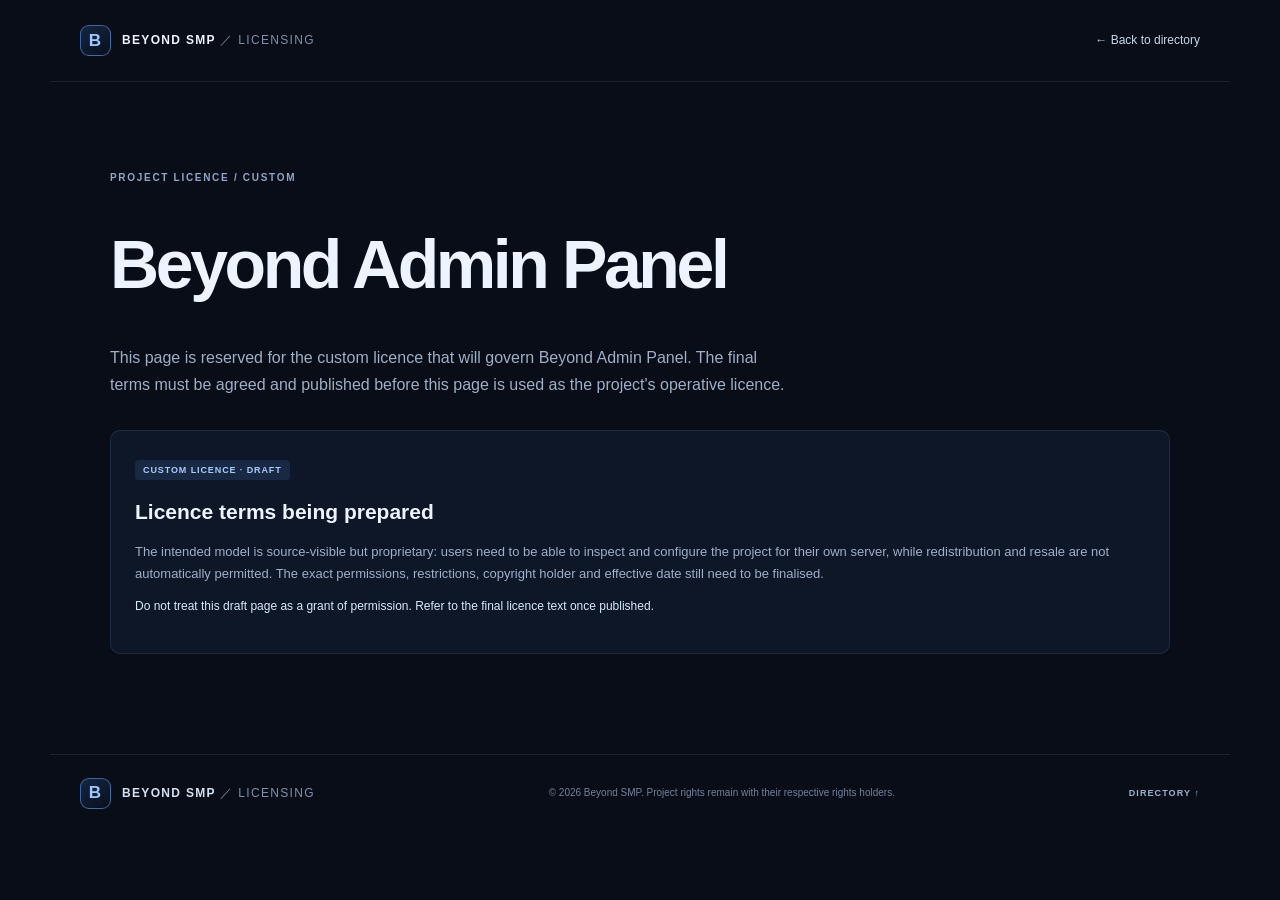
==== licenses/beyond-admin-panel.html @ 425d967a "Add licenses/beyond-admin-panel.html" ====
<!doctype html><html lang="en"><head><meta charset="utf-8"><meta name="viewport" content="width=device-width,initial-scale=1"><meta name="theme-color" content="#080d18"><title>Beyond Admin Panel Licence | Beyond SMP</title><link rel="stylesheet" href="../styles.css"></head><body><header class="site-header"><a class="brand" href="../"><span class="brand-mark">B</span><span>BEYOND SMP <i>／ LICENSING</i></span></a><a class="header-link" href="../">← Back to directory</a></header><main class="section" style="padding-top:90px;padding-bottom:100px"><div class="section-kicker">PROJECT LICENCE / CUSTOM</div><h1 style="font:600 clamp(42px,7vw,68px)/1.05 'Space Grotesk',sans-serif;letter-spacing:-.05em">Beyond Admin Panel</h1><p style="color:#9eafc6;max-width:680px">This page is reserved for the custom licence that will govern Beyond Admin Panel. The final terms must be agreed and published before this page is used as the project's operative licence.</p><div style="margin-top:32px;padding:24px;background:#0e1728;border:1px solid rgba(155,184,225,.13);border-radius:10px"><span class="license-pill custom-pill">CUSTOM LICENCE · DRAFT</span><h2 style="font:600 21px 'Space Grotesk',sans-serif;margin-top:18px">Licence terms being prepared</h2><p style="color:#9eafc6;font-size:13px">The intended model is source-visible but proprietary: users need to be able to inspect and configure the project for their own server, while redistribution and resale are not automatically permitted. The exact permissions, restrictions, copyright holder and effective date still need to be finalised.</p><p style="color:#d8e8fb;font-size:12px">Do not treat this draft page as a grant of permission. Refer to the final licence text once published.</p></div></main><footer class="site-footer"><a class="brand footer-brand" href="../"><span class="brand-mark">B</span><span>BEYOND SMP <i>／ LICENSING</i></span></a><span>© 2026 Beyond SMP. Project rights remain with their respective rights holders.</span><a href="../">DIRECTORY ↑</a></footer></body></html>
---- styles.css ----
:root{color-scheme:dark;--bg:#080d18;--panel:#0e1728;--panel2:#111e32;--line:rgba(155,184,225,.13);--text:#edf4ff;--muted:#91a2bc;--blue:#65a9ff;--cyan:#7be0ed;--font:'DM Sans',sans-serif;--display:'Space Grotesk',sans-serif}*{box-sizing:border-box}html{scroll-behavior:smooth;scroll-padding-top:100px}body{margin:0;background:var(--bg);color:var(--text);font-family:var(--font);line-height:1.65;overflow-x:hidden}a{color:inherit;text-decoration:none}.ambient{position:absolute;pointer-events:none;filter:blur(90px);opacity:.13;border-radius:50%;z-index:-1}.ambient-one{width:430px;height:430px;background:#1766c8;top:40px;left:-180px}.ambient-two{width:360px;height:360px;background:#087d91;top:560px;right:-190px}.site-header{height:82px;max-width:1180px;margin:auto;padding:0 30px;display:flex;align-items:center;justify-content:space-between;border-bottom:1px solid var(--line)}.brand{display:flex;align-items:center;gap:11px;font:700 12px var(--display);letter-spacing:.11em}.brand i{font-style:normal;color:#7f91ad;font-weight:500}.brand-mark{display:grid;place-items:center;width:31px;height:31px;border:1px solid rgba(101,169,255,.55);border-radius:9px;color:#9bc9ff;font:700 17px var(--display);background:linear-gradient(145deg,rgba(72,143,235,.2),rgba(72,143,235,.02))}.site-header nav{display:flex;gap:34px;color:#a8b6ca;font-size:13px}.site-header nav a:hover,.text-link:hover{color:white}.header-link{font-size:12px;color:#c6d7ed}.header-link span{color:var(--blue);margin-left:5px}.hero{max-width:1120px;margin:auto;padding:118px 30px 65px;min-height:525px;display:flex;flex-direction:column;align-items:flex-start}.eyebrow,.section-kicker,.project-type,.hero-foot,.section-count{font:600 10px var(--display);letter-spacing:.17em;color:#8ea6c7}.eyebrow{display:flex;align-items:center;gap:10px}.pulse{width:7px;height:7px;background:#6ce0c0;border-radius:50%;box-shadow:0 0 13px #6ce0c0}.hero h1{font:600 clamp(54px,8vw,88px)/.99 var(--display);letter-spacing:-.065em;margin:30px 0 22px}.hero h1 span,.intro h2 span{color:#7daee8}.hero-copy{max-width:550px;color:#a7b6cb;font-size:16px;line-height:1.8;margin:0}.hero-actions{display:flex;align-items:center;gap:28px;margin-top:34px}.button{display:inline-flex;align-items:center;gap:20px;padding:13px 18px;border-radius:7px;font-size:12px;font-weight:700;transition:.2s}.button-primary{background:#dcecff;color:#091425}.button-primary:hover{background:#fff;transform:translateY(-2px)}.button-primary span,.button-outline span{font-size:17px}.text-link{font-size:12px;color:#b8c8dc}.text-link span{color:var(--blue);margin-left:5px}.hero-foot{width:100%;display:flex;justify-content:space-between;margin-top:auto;padding-top:65px;color:#657994;font-size:9px}.section{max-width:1120px;margin:auto;padding-left:30px;padding-right:30px}.intro{padding-top:95px;padding-bottom:92px;border-top:1px solid var(--line)}.intro-grid{display:grid;grid-template-columns:1fr 1fr;gap:70px;margin-top:24px}.intro h2,.section-heading h2,.contact h2{font:600 clamp(32px,4vw,46px)/1.12 var(--display);letter-spacing:-.045em;margin:0}.intro-text{color:#9eafc6;font-size:14px;line-height:1.85}.intro-text p{margin:0 0 15px}.projects{padding-top:82px;padding-bottom:90px;border-top:1px solid var(--line)}.section-heading{display:flex;align-items:flex-end;justify-content:space-between;margin-bottom:30px}.section-heading h2{margin-top:13px}.section-count{padding-bottom:7px}.project-grid{display:grid;grid-template-columns:repeat(2,minmax(0,1fr));gap:14px}.project-card{min-height:260px;padding:22px 23px 18px;background:linear-gradient(145deg,rgba(19,33,55,.95),rgba(12,21,36,.95));border:1px solid var(--line);border-radius:10px;display:flex;flex-direction:column;transition:border-color .2s,transform .2s}.project-card:hover{border-color:rgba(101,169,255,.45);transform:translateY(-3px)}.project-featured{background:linear-gradient(135deg,rgba(23,48,79,.95),rgba(12,21,36,.98));border-color:rgba(101,169,255,.27)}.card-top,.card-bottom{display:flex;align-items:center;justify-content:space-between}.project-type{font-size:9px;color:#8298b7}.card-arrow{color:#7595bc}.project-icon{width:39px;height:39px;border-radius:9px;display:grid;place-items:center;margin:22px 0 12px;font:700 13px var(--display)}.icon-panel{background:rgba(85,156,242,.17);color:#9dcaff;border:1px solid rgba(85,156,242,.22)}.icon-pack{background:rgba(108,206,191,.12);color:#8ce0d0;border:1px solid rgba(108,206,191,.18)}.icon-mod{background:rgba(190,153,255,.12);color:#c9acff;border:1px solid rgba(190,153,255,.2)}.project-card h3{font:600 20px var(--display);letter-spacing:-.025em;margin:0 0 7px}.project-card p{font-size:12px;color:#96a8c1;line-height:1.65;margin:0 0 20px;max-width:420px}.card-bottom{margin-top:auto;padding-top:14px;border-top:1px solid var(--line)}.license-pill{font:700 9px var(--display);letter-spacing:.1em;padding:5px 8px;border-radius:4px}.mit-pill{color:#85d8c5;background:rgba(83,190,163,.1)}.custom-pill{color:#a9caff;background:rgba(91,151,231,.14)}.card-bottom a{font-size:11px;color:#c1d4eb}.card-bottom a span{color:var(--blue);margin-left:5px}.directory-note{font-size:11px;color:#8092ab;margin:18px 2px 0;line-height:1.7}.directory-note span{font-weight:700;color:#d6b77d;letter-spacing:.1em;margin-right:8px}.notice{display:flex;gap:19px;padding-top:26px;padding-bottom:26px;margin-bottom:85px;background:rgba(19,31,49,.58);border:1px solid var(--line);border-radius:9px}.notice-symbol{font-size:21px;color:#83b9f4}.notice h3{font:600 15px var(--display);margin:0 0 5px}.notice p{font-size:12px;line-height:1.75;color:#98aac2;margin:0;max-width:850px}.contact{border-top:1px solid var(--line);padding-top:65px;padding-bottom:75px;display:flex;align-items:center;justify-content:space-between;gap:30px}.contact h2{margin:13px 0}.contact p{font-size:13px;color:#9eafc6;max-width:540px;margin:0}.button-outline{border:1px solid rgba(125,174,232,.38);color:#d8e8fb;white-space:nowrap}.button-outline:hover{background:rgba(101,169,255,.1)}.site-footer{max-width:1180px;margin:auto;padding:23px 30px 28px;border-top:1px solid var(--line);display:flex;align-items:center;justify-content:space-between;gap:20px;color:#71839e;font-size:10px}.footer-brand{color:#d4e1f2}.site-footer>a:last-child{font:600 9px var(--display);letter-spacing:.12em;color:#9bb1ce}@media(max-width:700px){.site-header{height:70px;padding:0 19px}.site-header nav{display:none}.brand{font-size:10px}.header-link{font-size:11px}.hero{padding:90px 22px 45px;min-height:500px}.hero h1{font-size:clamp(51px,13vw,72px)}.hero-copy{font-size:14px}.hero-foot{font-size:8px;gap:15px}.section{padding-left:22px;padding-right:22px}.intro{padding-top:70px;padding-bottom:65px}.intro-grid{grid-template-columns:1fr;gap:20px}.intro h2,.section-heading h2,.contact h2{font-size:35px}.projects{padding-top:65px;padding-bottom:65px}.project-grid{grid-template-columns:1fr}.project-card{min-height:240px}.notice{margin-left:22px;margin-right:22px;margin-bottom:65px;padding:20px 17px}.contact{padding-top:55px;padding-bottom:55px;align-items:flex-start;flex-direction:column}.site-footer{padding:22px;flex-wrap:wrap}.site-footer>span{order:3;width:100%}}
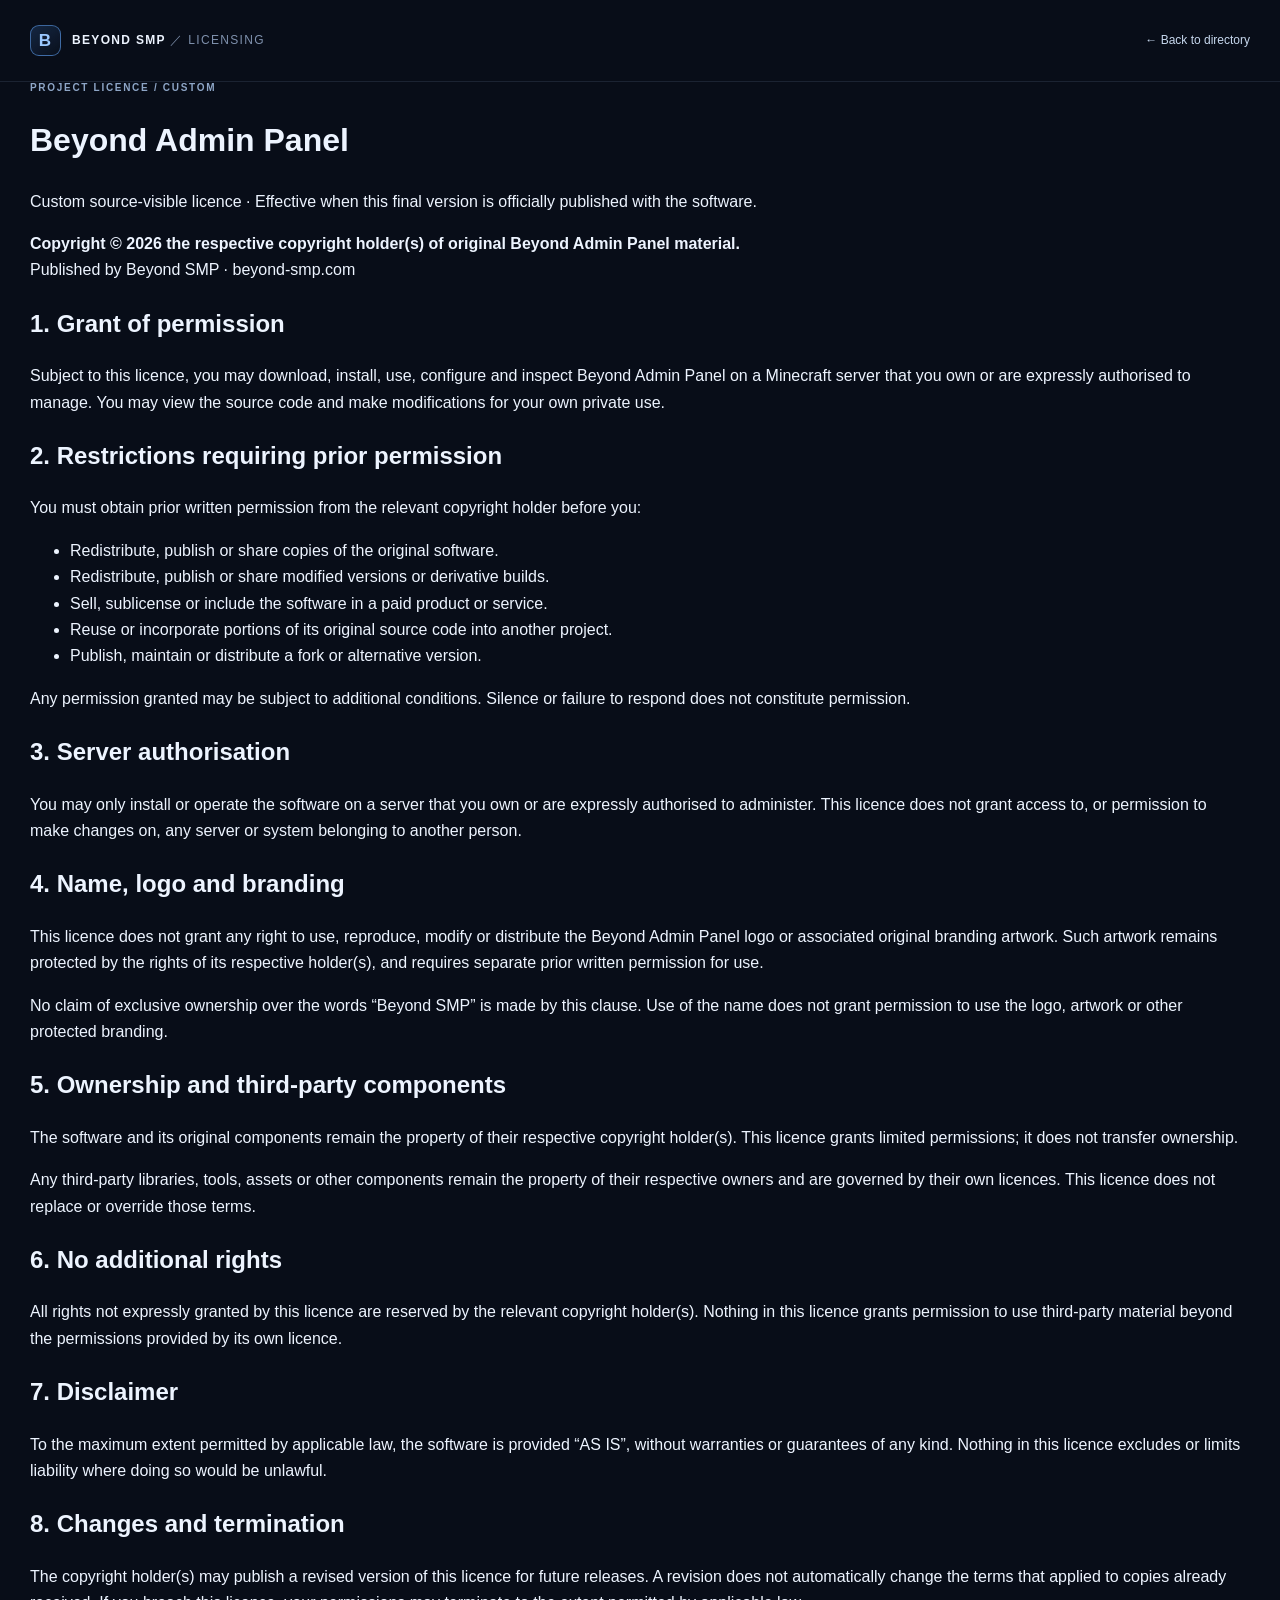
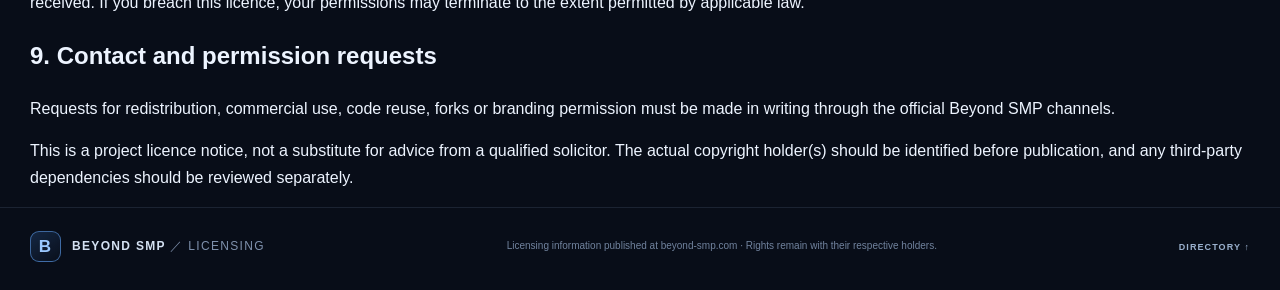
==== commit 4f330924: "Add detailed Beyond Admin Panel licence" ====
--- a/licenses/beyond-admin-panel.html
+++ b/licenses/beyond-admin-panel.html
@@ -1 +1,15 @@
-<!doctype html><html lang="en"><head><meta charset="utf-8"><meta name="viewport" content="width=device-width,initial-scale=1"><meta name="theme-color" content="#080d18"><title>Beyond Admin Panel Licence | Beyond SMP</title><link rel="stylesheet" href="../styles.css"></head><body><header class="site-header"><a class="brand" href="../"><span class="brand-mark">B</span><span>BEYOND SMP <i>／ LICENSING</i></span></a><a class="header-link" href="../">← Back to directory</a></header><main class="section" style="padding-top:90px;padding-bottom:100px"><div class="section-kicker">PROJECT LICENCE / CUSTOM</div><h1 style="font:600 clamp(42px,7vw,68px)/1.05 'Space Grotesk',sans-serif;letter-spacing:-.05em">Beyond Admin Panel</h1><p style="color:#9eafc6;max-width:680px">This page is reserved for the custom licence that will govern Beyond Admin Panel. The final terms must be agreed and published before this page is used as the project's operative licence.</p><div style="margin-top:32px;padding:24px;background:#0e1728;border:1px solid rgba(155,184,225,.13);border-radius:10px"><span class="license-pill custom-pill">CUSTOM LICENCE · DRAFT</span><h2 style="font:600 21px 'Space Grotesk',sans-serif;margin-top:18px">Licence terms being prepared</h2><p style="color:#9eafc6;font-size:13px">The intended model is source-visible but proprietary: users need to be able to inspect and configure the project for their own server, while redistribution and resale are not automatically permitted. The exact permissions, restrictions, copyright holder and effective date still need to be finalised.</p><p style="color:#d8e8fb;font-size:12px">Do not treat this draft page as a grant of permission. Refer to the final licence text once published.</p></div></main><footer class="site-footer"><a class="brand footer-brand" href="../"><span class="brand-mark">B</span><span>BEYOND SMP <i>／ LICENSING</i></span></a><span>© 2026 Beyond SMP. Project rights remain with their respective rights holders.</span><a href="../">DIRECTORY ↑</a></footer></body></html>+<!doctype html>
+<html lang="en"><head><meta charset="utf-8"><meta name="viewport" content="width=device-width, initial-scale=1"><meta name="theme-color" content="#080d18"><title>Beyond Admin Panel Licence | Beyond SMP</title><link rel="stylesheet" href="../styles.css"></head>
+<body><header class="site-header"><a class="brand" href="../"><span class="brand-mark">B</span><span>BEYOND SMP <i>／ LICENSING</i></span></a><a class="header-link" href="../">← Back to directory</a></header>
+<main class="section licence-page"><div class="section-kicker">PROJECT LICENCE / CUSTOM</div><h1>Beyond Admin Panel</h1><p class="licence-intro">Custom source-visible licence · Effective when this final version is officially published with the software.</p>
+<div class="licence-panel"><p class="copyright-line"><strong>Copyright © 2026 the respective copyright holder(s) of original Beyond Admin Panel material.</strong><br>Published by Beyond SMP · <a href="https://beyond-smp.com">beyond-smp.com</a></p>
+<h2>1. Grant of permission</h2><p>Subject to this licence, you may download, install, use, configure and inspect Beyond Admin Panel on a Minecraft server that you own or are expressly authorised to manage. You may view the source code and make modifications for your own private use.</p>
+<h2>2. Restrictions requiring prior permission</h2><p>You must obtain prior written permission from the relevant copyright holder before you:</p><ul><li>Redistribute, publish or share copies of the original software.</li><li>Redistribute, publish or share modified versions or derivative builds.</li><li>Sell, sublicense or include the software in a paid product or service.</li><li>Reuse or incorporate portions of its original source code into another project.</li><li>Publish, maintain or distribute a fork or alternative version.</li></ul><p>Any permission granted may be subject to additional conditions. Silence or failure to respond does not constitute permission.</p>
+<h2>3. Server authorisation</h2><p>You may only install or operate the software on a server that you own or are expressly authorised to administer. This licence does not grant access to, or permission to make changes on, any server or system belonging to another person.</p>
+<h2>4. Name, logo and branding</h2><p>This licence does not grant any right to use, reproduce, modify or distribute the Beyond Admin Panel logo or associated original branding artwork. Such artwork remains protected by the rights of its respective holder(s), and requires separate prior written permission for use.</p><p>No claim of exclusive ownership over the words “Beyond SMP” is made by this clause. Use of the name does not grant permission to use the logo, artwork or other protected branding.</p>
+<h2>5. Ownership and third-party components</h2><p>The software and its original components remain the property of their respective copyright holder(s). This licence grants limited permissions; it does not transfer ownership.</p><p>Any third-party libraries, tools, assets or other components remain the property of their respective owners and are governed by their own licences. This licence does not replace or override those terms.</p>
+<h2>6. No additional rights</h2><p>All rights not expressly granted by this licence are reserved by the relevant copyright holder(s). Nothing in this licence grants permission to use third-party material beyond the permissions provided by its own licence.</p>
+<h2>7. Disclaimer</h2><p>To the maximum extent permitted by applicable law, the software is provided “AS IS”, without warranties or guarantees of any kind. Nothing in this licence excludes or limits liability where doing so would be unlawful.</p>
+<h2>8. Changes and termination</h2><p>The copyright holder(s) may publish a revised version of this licence for future releases. A revision does not automatically change the terms that applied to copies already received. If you breach this licence, your permissions may terminate to the extent permitted by applicable law.</p>
+<h2>9. Contact and permission requests</h2><p>Requests for redistribution, commercial use, code reuse, forks or branding permission must be made in writing through the official Beyond SMP channels.</p></div><p class="licence-footnote">This is a project licence notice, not a substitute for advice from a qualified solicitor. The actual copyright holder(s) should be identified before publication, and any third-party dependencies should be reviewed separately.</p></main>
+<footer class="site-footer"><a class="brand footer-brand" href="../"><span class="brand-mark">B</span><span>BEYOND SMP <i>／ LICENSING</i></span></a><span>Licensing information published at beyond-smp.com · Rights remain with their respective holders.</span><a href="../">DIRECTORY ↑</a></footer></body></html>
--- a/styles.css
+++ b/styles.css
@@ -1 +1,47 @@
-:root{color-scheme:dark;--bg:#080d18;--panel:#0e1728;--panel2:#111e32;--line:rgba(155,184,225,.13);--text:#edf4ff;--muted:#91a2bc;--blue:#65a9ff;--cyan:#7be0ed;--font:'DM Sans',sans-serif;--display:'Space Grotesk',sans-serif}*{box-sizing:border-box}html{scroll-behavior:smooth;scroll-padding-top:100px}body{margin:0;background:var(--bg);color:var(--text);font-family:var(--font);line-height:1.65;overflow-x:hidden}a{color:inherit;text-decoration:none}.ambient{position:absolute;pointer-events:none;filter:blur(90px);opacity:.13;border-radius:50%;z-index:-1}.ambient-one{width:430px;height:430px;background:#1766c8;top:40px;left:-180px}.ambient-two{width:360px;height:360px;background:#087d91;top:560px;right:-190px}.site-header{height:82px;max-width:1180px;margin:auto;padding:0 30px;display:flex;align-items:center;justify-content:space-between;border-bottom:1px solid var(--line)}.brand{display:flex;align-items:center;gap:11px;font:700 12px var(--display);letter-spacing:.11em}.brand i{font-style:normal;color:#7f91ad;font-weight:500}.brand-mark{display:grid;place-items:center;width:31px;height:31px;border:1px solid rgba(101,169,255,.55);border-radius:9px;color:#9bc9ff;font:700 17px var(--display);background:linear-gradient(145deg,rgba(72,143,235,.2),rgba(72,143,235,.02))}.site-header nav{display:flex;gap:34px;color:#a8b6ca;font-size:13px}.site-header nav a:hover,.text-link:hover{color:white}.header-link{font-size:12px;color:#c6d7ed}.header-link span{color:var(--blue);margin-left:5px}.hero{max-width:1120px;margin:auto;padding:118px 30px 65px;min-height:525px;display:flex;flex-direction:column;align-items:flex-start}.eyebrow,.section-kicker,.project-type,.hero-foot,.section-count{font:600 10px var(--display);letter-spacing:.17em;color:#8ea6c7}.eyebrow{display:flex;align-items:center;gap:10px}.pulse{width:7px;height:7px;background:#6ce0c0;border-radius:50%;box-shadow:0 0 13px #6ce0c0}.hero h1{font:600 clamp(54px,8vw,88px)/.99 var(--display);letter-spacing:-.065em;margin:30px 0 22px}.hero h1 span,.intro h2 span{color:#7daee8}.hero-copy{max-width:550px;color:#a7b6cb;font-size:16px;line-height:1.8;margin:0}.hero-actions{display:flex;align-items:center;gap:28px;margin-top:34px}.button{display:inline-flex;align-items:center;gap:20px;padding:13px 18px;border-radius:7px;font-size:12px;font-weight:700;transition:.2s}.button-primary{background:#dcecff;color:#091425}.button-primary:hover{background:#fff;transform:translateY(-2px)}.button-primary span,.button-outline span{font-size:17px}.text-link{font-size:12px;color:#b8c8dc}.text-link span{color:var(--blue);margin-left:5px}.hero-foot{width:100%;display:flex;justify-content:space-between;margin-top:auto;padding-top:65px;color:#657994;font-size:9px}.section{max-width:1120px;margin:auto;padding-left:30px;padding-right:30px}.intro{padding-top:95px;padding-bottom:92px;border-top:1px solid var(--line)}.intro-grid{display:grid;grid-template-columns:1fr 1fr;gap:70px;margin-top:24px}.intro h2,.section-heading h2,.contact h2{font:600 clamp(32px,4vw,46px)/1.12 var(--display);letter-spacing:-.045em;margin:0}.intro-text{color:#9eafc6;font-size:14px;line-height:1.85}.intro-text p{margin:0 0 15px}.projects{padding-top:82px;padding-bottom:90px;border-top:1px solid var(--line)}.section-heading{display:flex;align-items:flex-end;justify-content:space-between;margin-bottom:30px}.section-heading h2{margin-top:13px}.section-count{padding-bottom:7px}.project-grid{display:grid;grid-template-columns:repeat(2,minmax(0,1fr));gap:14px}.project-card{min-height:260px;padding:22px 23px 18px;background:linear-gradient(145deg,rgba(19,33,55,.95),rgba(12,21,36,.95));border:1px solid var(--line);border-radius:10px;display:flex;flex-direction:column;transition:border-color .2s,transform .2s}.project-card:hover{border-color:rgba(101,169,255,.45);transform:translateY(-3px)}.project-featured{background:linear-gradient(135deg,rgba(23,48,79,.95),rgba(12,21,36,.98));border-color:rgba(101,169,255,.27)}.card-top,.card-bottom{display:flex;align-items:center;justify-content:space-between}.project-type{font-size:9px;color:#8298b7}.card-arrow{color:#7595bc}.project-icon{width:39px;height:39px;border-radius:9px;display:grid;place-items:center;margin:22px 0 12px;font:700 13px var(--display)}.icon-panel{background:rgba(85,156,242,.17);color:#9dcaff;border:1px solid rgba(85,156,242,.22)}.icon-pack{background:rgba(108,206,191,.12);color:#8ce0d0;border:1px solid rgba(108,206,191,.18)}.icon-mod{background:rgba(190,153,255,.12);color:#c9acff;border:1px solid rgba(190,153,255,.2)}.project-card h3{font:600 20px var(--display);letter-spacing:-.025em;margin:0 0 7px}.project-card p{font-size:12px;color:#96a8c1;line-height:1.65;margin:0 0 20px;max-width:420px}.card-bottom{margin-top:auto;padding-top:14px;border-top:1px solid var(--line)}.license-pill{font:700 9px var(--display);letter-spacing:.1em;padding:5px 8px;border-radius:4px}.mit-pill{color:#85d8c5;background:rgba(83,190,163,.1)}.custom-pill{color:#a9caff;background:rgba(91,151,231,.14)}.card-bottom a{font-size:11px;color:#c1d4eb}.card-bottom a span{color:var(--blue);margin-left:5px}.directory-note{font-size:11px;color:#8092ab;margin:18px 2px 0;line-height:1.7}.directory-note span{font-weight:700;color:#d6b77d;letter-spacing:.1em;margin-right:8px}.notice{display:flex;gap:19px;padding-top:26px;padding-bottom:26px;margin-bottom:85px;background:rgba(19,31,49,.58);border:1px solid var(--line);border-radius:9px}.notice-symbol{font-size:21px;color:#83b9f4}.notice h3{font:600 15px var(--display);margin:0 0 5px}.notice p{font-size:12px;line-height:1.75;color:#98aac2;margin:0;max-width:850px}.contact{border-top:1px solid var(--line);padding-top:65px;padding-bottom:75px;display:flex;align-items:center;justify-content:space-between;gap:30px}.contact h2{margin:13px 0}.contact p{font-size:13px;color:#9eafc6;max-width:540px;margin:0}.button-outline{border:1px solid rgba(125,174,232,.38);color:#d8e8fb;white-space:nowrap}.button-outline:hover{background:rgba(101,169,255,.1)}.site-footer{max-width:1180px;margin:auto;padding:23px 30px 28px;border-top:1px solid var(--line);display:flex;align-items:center;justify-content:space-between;gap:20px;color:#71839e;font-size:10px}.footer-brand{color:#d4e1f2}.site-footer>a:last-child{font:600 9px var(--display);letter-spacing:.12em;color:#9bb1ce}@media(max-width:700px){.site-header{height:70px;padding:0 19px}.site-header nav{display:none}.brand{font-size:10px}.header-link{font-size:11px}.hero{padding:90px 22px 45px;min-height:500px}.hero h1{font-size:clamp(51px,13vw,72px)}.hero-copy{font-size:14px}.hero-foot{font-size:8px;gap:15px}.section{padding-left:22px;padding-right:22px}.intro{padding-top:70px;padding-bottom:65px}.intro-grid{grid-template-columns:1fr;gap:20px}.intro h2,.section-heading h2,.contact h2{font-size:35px}.projects{padding-top:65px;padding-bottom:65px}.project-grid{grid-template-columns:1fr}.project-card{min-height:240px}.notice{margin-left:22px;margin-right:22px;margin-bottom:65px;padding:20px 17px}.contact{padding-top:55px;padding-bottom:55px;align-items:flex-start;flex-direction:column}.site-footer{padding:22px;flex-wrap:wrap}.site-footer>span{order:3;width:100%}}+:root{color-scheme:dark;--bg:#080d18;--panel:#0e1728;--panel2:#111e32;--line:rgba(155,184,225,.13);--text:#edf4ff;--muted:#91a2bc;--blue:#65a9ff;--cyan:#7be0ed;--font:'DM Sans',sans-serif;--display:'Space Grotesk',sans-serif}*{box-sizing:border-box}html{scroll-behavior:smooth;scroll-padding-top:100px}body{margin:0;background:var(--bg);color:var(--text);font-family:var(--font);line-height:1.65;overflow-x:hidden}a{color:inherit;text-decoration:none}.ambient{position:absolute;pointer-events:none;filter:blur(90px);opacity:.13;border-radius:50%;z-index:-1}.ambient-one{width:430px;height:430px;background:#1766c8;top:40px;left:-180px}.ambient-two{width:360px;height:360px;background:#087d91;top:560px;right:-190px}.site-header{height:82px;max-width:1180px;margin:auto;padding:0 30px;display:flex;align-items:center;justify-content:space-between;border-bottom:1px solid var(--line)}.brand{display:flex;align-items:center;gap:11px;font:700 12px var(--display);letter-spacing:.11em}.brand i{font-style:normal;color:#7f91ad;font-weight:500}.brand-mark{display:grid;place-items:center;width:31px;height:31px;border:1px solid rgba(101,169,255,.55);border-radius:9px;color:#9bc9ff;font:700 17px var(--display);background:linear-gradient(145deg,rgba(72,143,235,.2),rgba(72,143,235,.02))}.site-header nav{display:flex;gap:34px;color:#a8b6ca;font-size:13px}.site-header nav a:hover,.text-link:hover{color:white}.header-link{font-size:12px;color:#c6d7ed}.header-link span{color:var(--blue);margin-left:5px}.hero{max-width:1120px;margin:auto;padding:118px 30px 65px;min-height:525px;display:flex;flex-direction:column;align-items:flex-start}.eyebrow,.section-kicker,.project-type,.hero-foot,.section-count{font:600 10px var(--display);letter-spacing:.17em;color:#8ea6c7}.eyebrow{display:flex;align-items:center;gap:10px}.pulse{width:7px;height:7px;background:#6ce0c0;border-radius:50%;box-shadow:0 0 13px #6ce0c0}.hero h1{font:600 clamp(54px,8vw,88px)/.99 var(--display);letter-spacing:-.065em;margin:30px 0 22px}.hero h1 span,.intro h2 span{color:#7daee8}.hero-copy{max-width:550px;color:#a7b6cb;font-size:16px;line-height:1.8;margin:0}.hero-actions{display:flex;align-items:center;gap:28px;margin-top:34px}.button{display:inline-flex;align-items:center;gap:20px;padding:13px 18px;border-radius:7px;font-size:12px;font-weight:700;transition:.2s}.button-primary{background:#dcecff;color:#091425}.button-primary:hover{background:#fff;transform:translateY(-2px)}.button-primary span,.button-outline span{font-size:17px}.text-link{font-size:12px;color:#b8c8dc}.text-link span{color:var(--blue);margin-left:5px}.hero-foot{width:100%;display:flex;justify-content:space-between;margin-top:auto;padding-top:65px;color:#657994;font-size:9px}.section{max-width:1120px;margin:auto;padding-left:30px;padding-right:30px}.intro{padding-top:95px;padding-bottom:92px;border-top:1px solid var(--line)}.intro-grid{display:grid;grid-template-columns:1fr 1fr;gap:70px;margin-top:24px}.intro h2,.section-heading h2,.contact h2{font:600 clamp(32px,4vw,46px)/1.12 var(--display);letter-spacing:-.045em;margin:0}.intro-text{color:#9eafc6;font-size:14px;line-height:1.85}.intro-text p{margin:0 0 15px}.projects{padding-top:82px;padding-bottom:90px;border-top:1px solid var(--line)}.section-heading{display:flex;align-items:flex-end;justify-content:space-between;margin-bottom:30px}.section-heading h2{margin-top:13px}.section-count{padding-bottom:7px}.project-grid{display:grid;grid-template-columns:repeat(2,minmax(0,1fr));gap:14px}.project-card{min-height:260px;padding:22px 23px 18px;background:linear-gradient(145deg,rgba(19,33,55,.95),rgba(12,21,36,.95));border:1px solid var(--line);border-radius:10px;display:flex;flex-direction:column;transition:border-color .2s,transform .2s}.project-card:hover{border-color:rgba(101,169,255,.45);transform:translateY(-3px)}.project-featured{background:linear-gradient(135deg,rgba(23,48,79,.95),rgba(12,21,36,.98));border-color:rgba(101,169,255,.27)}.card-top,.card-bottom{display:flex;align-items:center;justify-content:space-between}.project-type{font-size:9px;color:#8298b7}.card-arrow{color:#7595bc}.project-icon{width:39px;height:39px;border-radius:9px;display:grid;place-items:center;margin:22px 0 12px;font:700 13px var(--display)}.icon-panel{background:rgba(85,156,242,.17);color:#9dcaff;border:1px solid rgba(85,156,242,.22)}.icon-pack{background:rgba(108,206,191,.12);color:#8ce0d0;border:1px solid rgba(108,206,191,.18)}.icon-mod{background:rgba(190,153,255,.12);color:#c9acff;border:1px solid rgba(190,153,255,.2)}.project-card h3{font:600 20px var(--display);letter-spacing:-.025em;margin:0 0 7px}.project-card p{font-size:12px;color:#96a8c1;line-height:1.65;margin:0 0 20px;max-width:420px}.card-bottom{margin-top:auto;padding-top:14px;border-top:1px solid var(--line)}.license-pill{font:700 9px var(--display);letter-spacing:.1em;padding:5px 8px;border-radius:4px}.mit-pill{color:#85d8c5;background:rgba(83,190,163,.1)}.custom-pill{color:#a9caff;background:rgba(91,151,231,.14)}.card-bottom a{font-size:11px;color:#c1d4eb}.card-bottom a span{color:var(--blue);margin-left:5px}.directory-note{font-size:11px;color:#8092ab;margin:18px 2px 0;line-height:1.7}.directory-note span{font-weight:700;color:#d6b77d;letter-spacing:.1em;margin-right:8px}.notice{display:flex;gap:19px;padding-top:26px;padding-bottom:26px;margin-bottom:85px;background:rgba(19,31,49,.58);border:1px solid var(--line);border-radius:9px}.notice-symbol{font-size:21px;color:#83b9f4}.notice h3{font:600 15px var(--display);margin:0 0 5px}.notice p{font-size:12px;line-height:1.75;color:#98aac2;margin:0;max-width:850px}.contact{border-top:1px solid var(--line);padding-top:65px;padding-bottom:75px;display:flex;align-items:center;justify-content:space-between;gap:30px}.contact h2{margin:13px 0}.contact p{font-size:13px;color:#9eafc6;max-width:540px;margin:0}.button-outline{border:1px solid rgba(125,174,232,.38);color:#d8e8fb;white-space:nowrap}.button-outline:hover{background:rgba(101,169,255,.1)}.site-footer{max-width:1180px;margin:auto;padding:23px 30px 28px;border-top:1px solid var(--line);display:flex;align-items:center;justify-content:space-between;gap:20px;color:#71839e;font-size:10px}.footer-brand{color:#d4e1f2}.site-footer>a:last-child{font:600 9px var(--display);letter-spacing:.12em;color:#9bb1ce}@media(max-width:700px){.site-header{height:70px;padding:0 19px}.site-header nav{display:none}.brand{font-size:10px}.header-link{font-size:11px}.hero{padding:90px 22px 45px;min-height:500px}.hero h1{font-size:clamp(51px,13vw,72px)}.hero-copy{font-size:14px}.hero-foot{font-size:8px;gap:15px}.section{padding-left:22px;padding-right:22px}.intro{padding-top:70px;padding-bottom:65px}.intro-grid{grid-template-columns:1fr;gap:20px}.intro h2,.section-heading h2,.contact h2{font-size:35px}.projects{padding-top:65px;padding-bottom:65px}.project-grid{grid-template-columns:1fr}.project-card{min-height:240px}.notice{margin-left:22px;margin-right:22px;margin-bottom:65px;padding:20px 17px}.contact{padding-top:55px;padding-bottom:55px;align-items:flex-start;flex-direction:column}.site-footer{padding:22px;flex-wrap:wrap}.site-footer>span{order:3;width:100%}}
+
+/* Responsive overflow safeguards */
+html,body{width:100%;max-width:100%;overflow-x:clip}
+main,.section,.site-header,.site-footer{min-width:0;max-width:100%}
+img,svg,video,iframe{max-width:100%}
+h1,h2,h3,p,a,span{overflow-wrap:anywhere}
+.site-header>*,
+.site-footer>*,
+.hero-foot>*,
+.hero-actions>*,
+.section-heading>*,
+.contact>*,
+.card-top>*,
+.card-bottom>*{min-width:0}
+.hero-foot{flex-wrap:wrap;row-gap:10px}
+.project-grid{grid-template-columns:repeat(2,minmax(0,1fr))}
+.project-card{min-width:0}
+.project-card p{overflow-wrap:anywhere}
+.notice>div{min-width:0}
+@media(max-width:900px){
+  .site-header{padding-left:22px;padding-right:22px;gap:16px}
+  .site-header nav{gap:18px}
+  .section-heading{gap:18px}
+  .intro-grid{gap:32px}
+  .hero{padding-top:92px}
+}
+@media(max-width:760px){
+  .site-header nav{display:none}
+  .site-header{height:auto;min-height:70px;flex-wrap:wrap;padding-top:14px;padding-bottom:14px}
+  .header-link{margin-left:auto}
+  .intro-grid{grid-template-columns:minmax(0,1fr);gap:20px}
+  .project-grid{grid-template-columns:minmax(0,1fr)}
+  .section-heading{align-items:flex-start;flex-wrap:wrap}
+  .contact{align-items:flex-start;flex-direction:column}
+  .hero-foot{justify-content:flex-start;column-gap:20px}
+  .site-footer{flex-wrap:wrap}
+  .site-footer>span{order:3;width:100%}
+}
+@media(max-width:380px){
+  .brand{font-size:9px;gap:7px}
+  .brand-mark{width:28px;height:28px}
+  .hero{padding-left:18px;padding-right:18px}
+  .section{padding-left:18px;padding-right:18px}
+  .hero-actions{gap:14px;flex-wrap:wrap}
+  .hero h1{font-size:clamp(43px,13vw,56px)}
+}
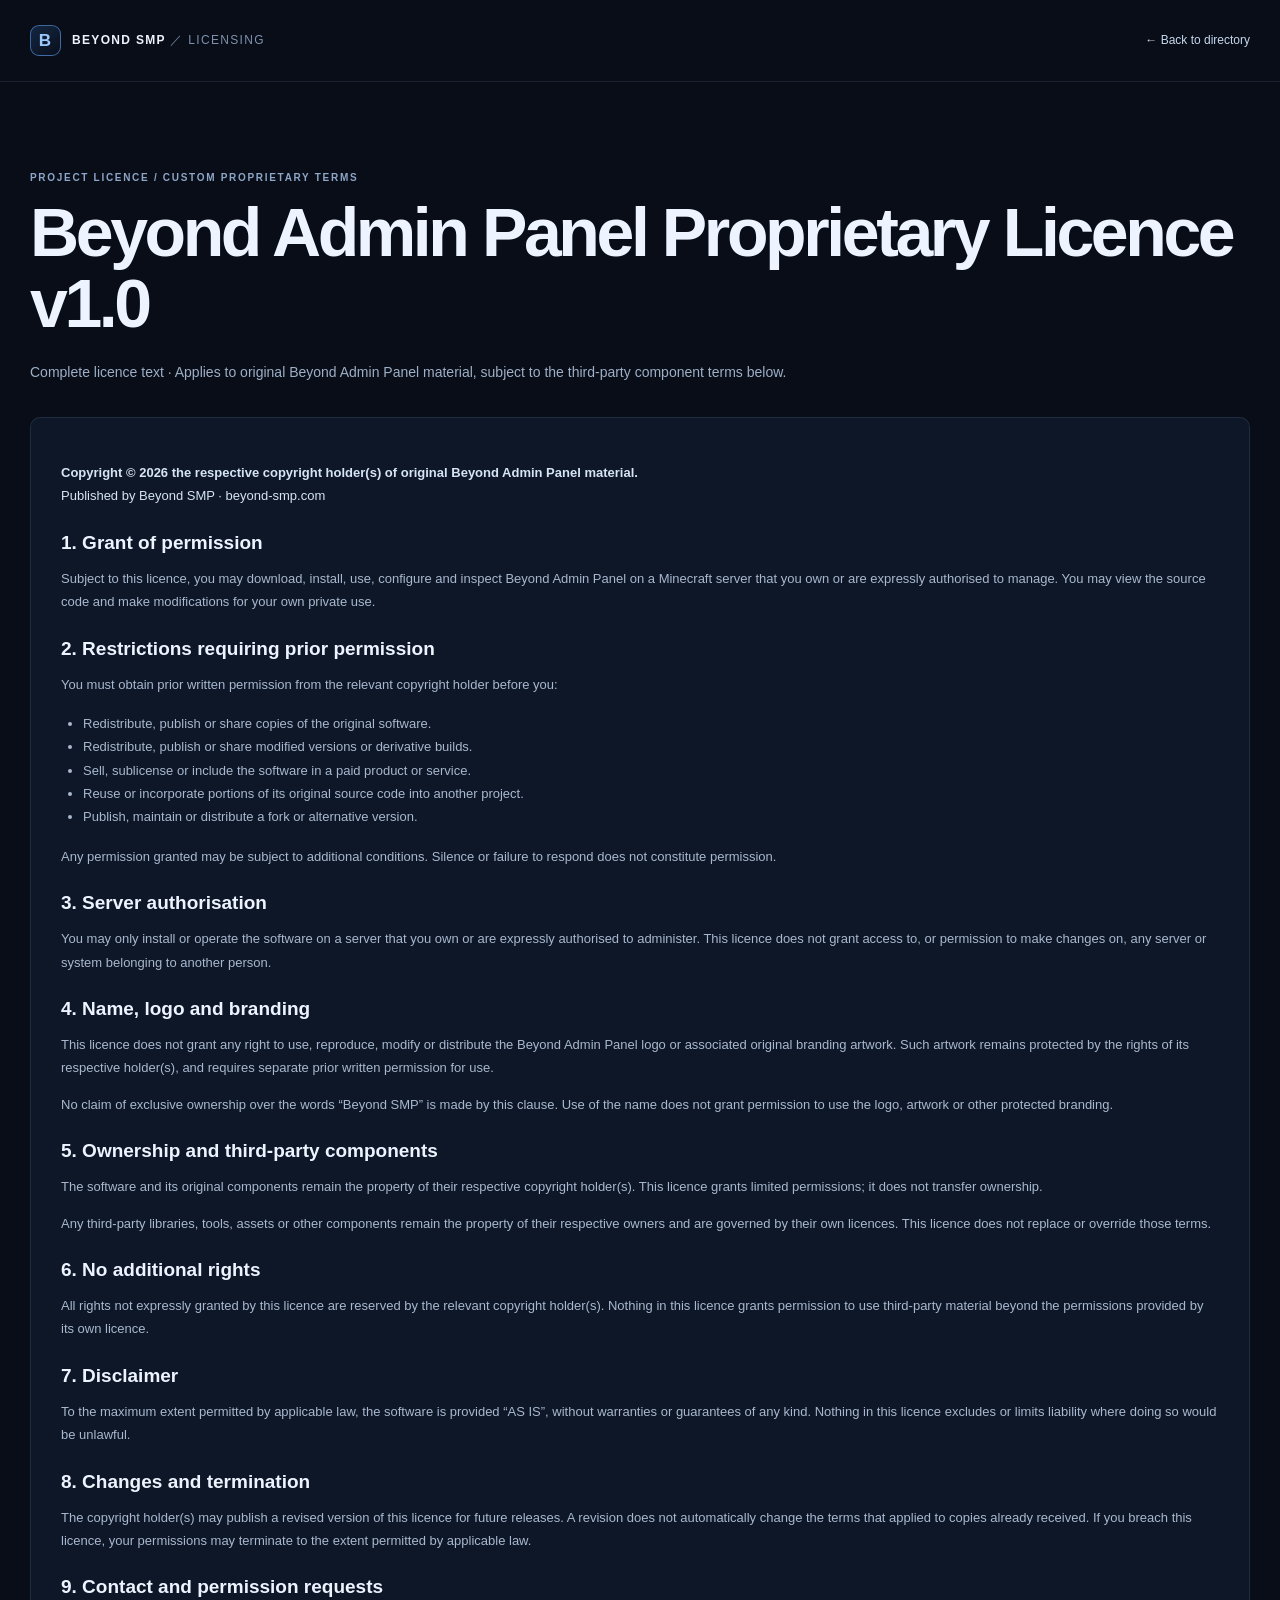
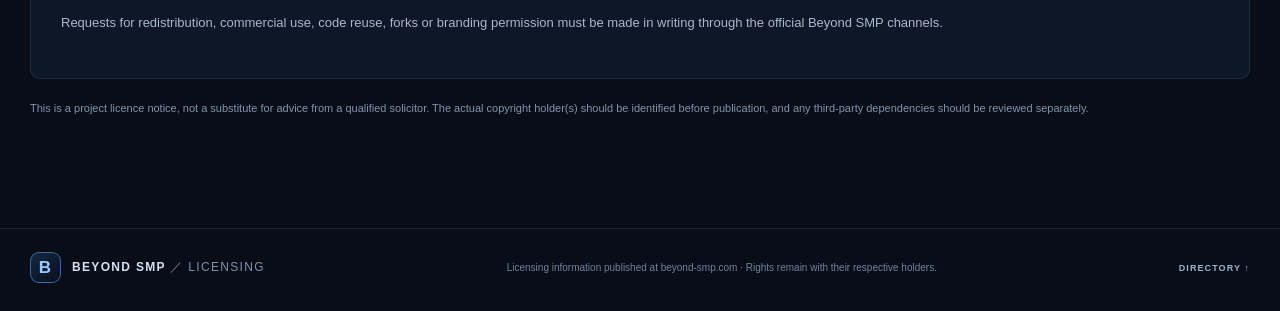
==== commit b6490b89: "Clarify licence titles and metadata" ====
--- a/licenses/beyond-admin-panel.html
+++ b/licenses/beyond-admin-panel.html
@@ -1,7 +1,7 @@
 <!doctype html>
-<html lang="en"><head><meta charset="utf-8"><meta name="viewport" content="width=device-width, initial-scale=1"><meta name="theme-color" content="#080d18"><title>Beyond Admin Panel Licence | Beyond SMP</title><link rel="stylesheet" href="../styles.css"></head>
+<html lang="en"><head><meta charset="utf-8"><meta name="viewport" content="width=device-width, initial-scale=1"><meta name="theme-color" content="#080d18"><meta name="description" content="Full text of the Beyond Admin Panel Proprietary Licence v1.0."><meta name="license" content="Beyond Admin Panel Proprietary Licence v1.0"><meta name="robots" content="index,follow"><title>Beyond Admin Panel Proprietary Licence v1.0 | Beyond SMP</title><link rel="stylesheet" href="../styles.css"></head>
 <body><header class="site-header"><a class="brand" href="../"><span class="brand-mark">B</span><span>BEYOND SMP <i>／ LICENSING</i></span></a><a class="header-link" href="../">← Back to directory</a></header>
-<main class="section licence-page"><div class="section-kicker">PROJECT LICENCE / CUSTOM</div><h1>Beyond Admin Panel</h1><p class="licence-intro">Custom source-visible licence · Effective when this final version is officially published with the software.</p>
+<main class="section licence-page"><div class="section-kicker">PROJECT LICENCE / CUSTOM PROPRIETARY TERMS</div><h1>Beyond Admin Panel Proprietary Licence v1.0</h1><p class="licence-intro">Complete licence text · Applies to original Beyond Admin Panel material, subject to the third-party component terms below.</p>
 <div class="licence-panel"><p class="copyright-line"><strong>Copyright © 2026 the respective copyright holder(s) of original Beyond Admin Panel material.</strong><br>Published by Beyond SMP · <a href="https://beyond-smp.com">beyond-smp.com</a></p>
 <h2>1. Grant of permission</h2><p>Subject to this licence, you may download, install, use, configure and inspect Beyond Admin Panel on a Minecraft server that you own or are expressly authorised to manage. You may view the source code and make modifications for your own private use.</p>
 <h2>2. Restrictions requiring prior permission</h2><p>You must obtain prior written permission from the relevant copyright holder before you:</p><ul><li>Redistribute, publish or share copies of the original software.</li><li>Redistribute, publish or share modified versions or derivative builds.</li><li>Sell, sublicense or include the software in a paid product or service.</li><li>Reuse or incorporate portions of its original source code into another project.</li><li>Publish, maintain or distribute a fork or alternative version.</li></ul><p>Any permission granted may be subject to additional conditions. Silence or failure to respond does not constitute permission.</p>
--- a/styles.css
+++ b/styles.css
@@ -45,3 +45,99 @@
   .hero-actions{gap:14px;flex-wrap:wrap}
   .hero h1{font-size:clamp(43px,13vw,56px)}
 }
+
+.card-links{display:flex;align-items:center;gap:14px;min-width:0;flex-wrap:wrap;justify-content:flex-end}.card-links a{white-space:nowrap}
+.licence-page{padding-top:clamp(48px,8vw,90px);padding-bottom:clamp(56px,9vw,100px);min-width:0}
+.licence-page h1{font:600 clamp(40px,7vw,68px)/1.05 var(--display);letter-spacing:-.05em;margin:14px 0 20px;overflow-wrap:anywhere}
+.licence-intro{color:#9eafc6;max-width:760px;font-size:14px;line-height:1.8}
+.licence-panel,.third-party-notice{margin-top:32px;padding:clamp(18px,4vw,30px);background:#0e1728;border:1px solid var(--line);border-radius:10px;min-width:0}
+.licence-panel h2,.third-party-notice h2{font:600 19px var(--display);margin:24px 0 8px}.licence-panel h2:first-child,.third-party-notice h2:first-child{margin-top:0}
+.licence-panel p,.licence-panel li,.third-party-notice p{color:#a8b8ce;font-size:13px;line-height:1.8;overflow-wrap:anywhere}.licence-panel ul{padding-left:22px}
+.licence-panel pre{white-space:pre-wrap;overflow-wrap:anywhere;word-break:break-word;font:13px/1.8 var(--font);color:#d4e1f2;max-width:100%}.copyright-line{color:#d6e4f5!important}
+.licence-footnote{font-size:11px;color:#8294ad;margin-top:20px;line-height:1.7}
+@media(max-width:820px){.project-grid{grid-template-columns:minmax(0,1fr)}.site-header{padding-left:22px;padding-right:22px}.site-footer{align-items:flex-start;flex-wrap:wrap}.site-footer>span{flex-basis:100%;order:3}}
+@media(max-width:520px){.card-bottom{align-items:flex-start;gap:10px;flex-wrap:wrap}.card-links{justify-content:flex-start}.site-header{gap:10px}.brand{max-width:100%;overflow-wrap:anywhere}.licence-panel,.third-party-notice{padding:18px}}
+
+
+/* iOS/iPadOS horizontal overflow fix */
+html{
+  width:100%;
+  max-width:100%;
+  overflow-x:hidden !important;
+}
+body{
+  position:relative;
+  width:100%;
+  max-width:100%;
+  overflow-x:hidden !important;
+}
+.ambient{
+  position:fixed;
+  max-width:100vw;
+  pointer-events:none;
+  contain:paint;
+}
+#top, main, .hero, .section, .site-header, .site-footer{
+  min-width:0;
+  max-width:100%;
+}
+.project-grid,
+.intro-grid{
+  width:100%;
+  min-width:0;
+  grid-template-columns:repeat(2,minmax(0,1fr));
+}
+.project-card,
+.project-card > *,
+.card-top,
+.card-bottom,
+.notice,
+.notice > div,
+.contact,
+.contact > *,
+.site-header > *,
+.site-header nav,
+.site-footer > *{
+  min-width:0;
+  max-width:100%;
+}
+.project-card h3,
+.project-card p,
+.card-bottom a,
+.site-header a,
+.site-footer a,
+.notice p{
+  overflow-wrap:anywhere;
+  word-break:normal;
+}
+@media(max-width:900px){
+  .project-grid,
+  .intro-grid{
+    grid-template-columns:minmax(0,1fr);
+  }
+  .site-header{
+    flex-wrap:wrap;
+  }
+  .site-header nav{
+    display:none;
+  }
+  .header-link{
+    margin-left:auto;
+  }
+}
+@media(max-width:760px){
+  .project-grid,
+  .intro-grid{
+    grid-template-columns:minmax(0,1fr);
+  }
+}
+
+
+/* Keep decorative glows out of the iOS scrollable canvas. */
+.ambient{display:none!important}
+html,body{overflow-x:clip!important;overscroll-behavior-x:none}
+#top{width:100%;max-width:100%;overflow-x:clip}
+.contact-links{display:flex;align-items:center;gap:12px;flex-wrap:wrap;max-width:100%;min-width:0}
+.footer-contact{display:flex;gap:6px;flex-wrap:wrap;min-width:0;max-width:100%}
+.footer-contact a{overflow-wrap:anywhere}
+@media(max-width:520px){.contact-links{width:100%;flex-direction:column;align-items:stretch}.contact-links .button{justify-content:space-between;width:100%;max-width:100%}}
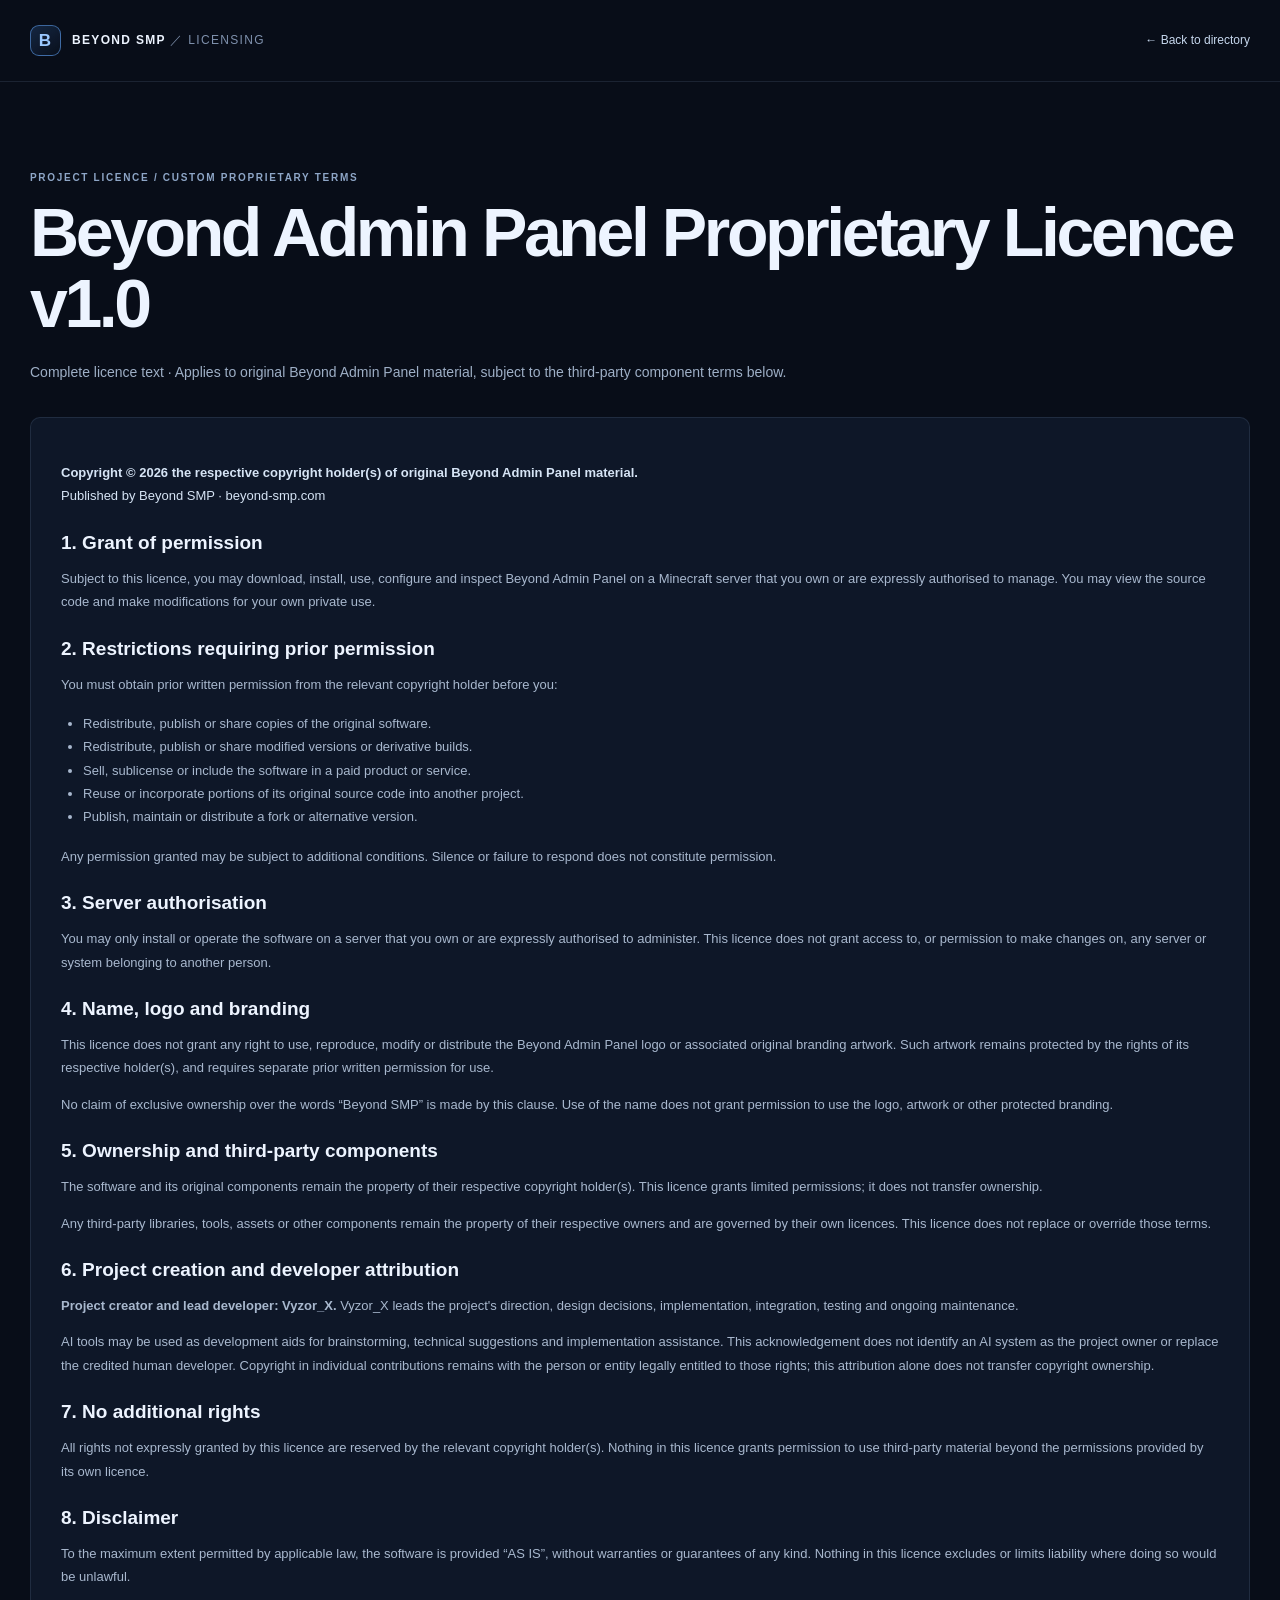
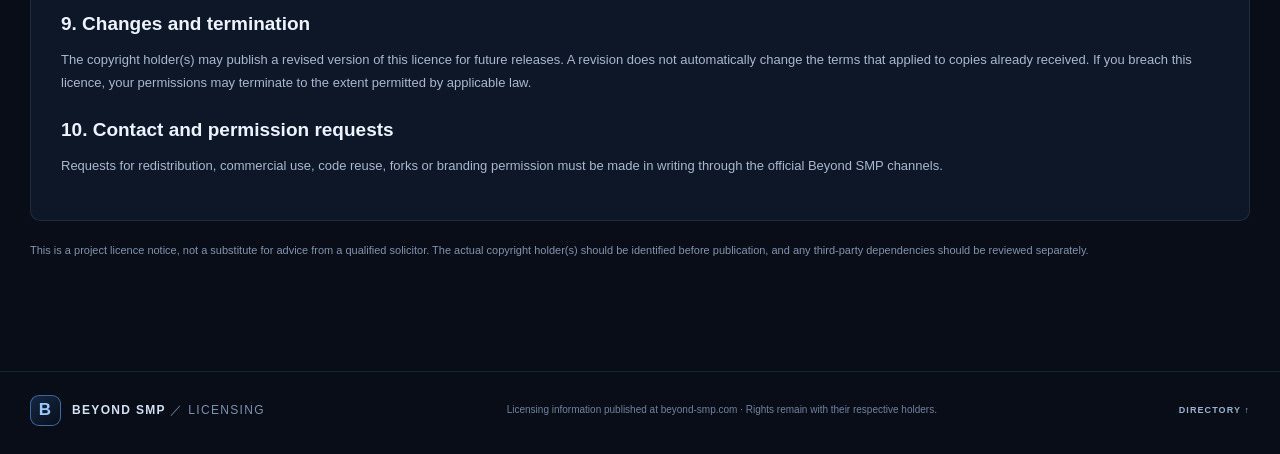
==== commit 15f9f27a: "Add Vyzor_X creator and developer attribution" ====
--- a/licenses/beyond-admin-panel.html
+++ b/licenses/beyond-admin-panel.html
@@ -8,8 +8,9 @@
 <h2>3. Server authorisation</h2><p>You may only install or operate the software on a server that you own or are expressly authorised to administer. This licence does not grant access to, or permission to make changes on, any server or system belonging to another person.</p>
 <h2>4. Name, logo and branding</h2><p>This licence does not grant any right to use, reproduce, modify or distribute the Beyond Admin Panel logo or associated original branding artwork. Such artwork remains protected by the rights of its respective holder(s), and requires separate prior written permission for use.</p><p>No claim of exclusive ownership over the words “Beyond SMP” is made by this clause. Use of the name does not grant permission to use the logo, artwork or other protected branding.</p>
 <h2>5. Ownership and third-party components</h2><p>The software and its original components remain the property of their respective copyright holder(s). This licence grants limited permissions; it does not transfer ownership.</p><p>Any third-party libraries, tools, assets or other components remain the property of their respective owners and are governed by their own licences. This licence does not replace or override those terms.</p>
-<h2>6. No additional rights</h2><p>All rights not expressly granted by this licence are reserved by the relevant copyright holder(s). Nothing in this licence grants permission to use third-party material beyond the permissions provided by its own licence.</p>
-<h2>7. Disclaimer</h2><p>To the maximum extent permitted by applicable law, the software is provided “AS IS”, without warranties or guarantees of any kind. Nothing in this licence excludes or limits liability where doing so would be unlawful.</p>
-<h2>8. Changes and termination</h2><p>The copyright holder(s) may publish a revised version of this licence for future releases. A revision does not automatically change the terms that applied to copies already received. If you breach this licence, your permissions may terminate to the extent permitted by applicable law.</p>
-<h2>9. Contact and permission requests</h2><p>Requests for redistribution, commercial use, code reuse, forks or branding permission must be made in writing through the official Beyond SMP channels.</p></div><p class="licence-footnote">This is a project licence notice, not a substitute for advice from a qualified solicitor. The actual copyright holder(s) should be identified before publication, and any third-party dependencies should be reviewed separately.</p></main>
+<h2>6. Project creation and developer attribution</h2><p><strong>Project creator and lead developer: Vyzor_X.</strong> Vyzor_X leads the project's direction, design decisions, implementation, integration, testing and ongoing maintenance.</p><p>AI tools may be used as development aids for brainstorming, technical suggestions and implementation assistance. This acknowledgement does not identify an AI system as the project owner or replace the credited human developer. Copyright in individual contributions remains with the person or entity legally entitled to those rights; this attribution alone does not transfer copyright ownership.</p>
+<h2>7. No additional rights</h2><p>All rights not expressly granted by this licence are reserved by the relevant copyright holder(s). Nothing in this licence grants permission to use third-party material beyond the permissions provided by its own licence.</p>
+<h2>8. Disclaimer</h2><p>To the maximum extent permitted by applicable law, the software is provided “AS IS”, without warranties or guarantees of any kind. Nothing in this licence excludes or limits liability where doing so would be unlawful.</p>
+<h2>9. Changes and termination</h2><p>The copyright holder(s) may publish a revised version of this licence for future releases. A revision does not automatically change the terms that applied to copies already received. If you breach this licence, your permissions may terminate to the extent permitted by applicable law.</p>
+<h2>10. Contact and permission requests</h2><p>Requests for redistribution, commercial use, code reuse, forks or branding permission must be made in writing through the official Beyond SMP channels.</p></div><p class="licence-footnote">This is a project licence notice, not a substitute for advice from a qualified solicitor. The actual copyright holder(s) should be identified before publication, and any third-party dependencies should be reviewed separately.</p></main>
 <footer class="site-footer"><a class="brand footer-brand" href="../"><span class="brand-mark">B</span><span>BEYOND SMP <i>／ LICENSING</i></span></a><span>Licensing information published at beyond-smp.com · Rights remain with their respective holders.</span><a href="../">DIRECTORY ↑</a></footer></body></html>
